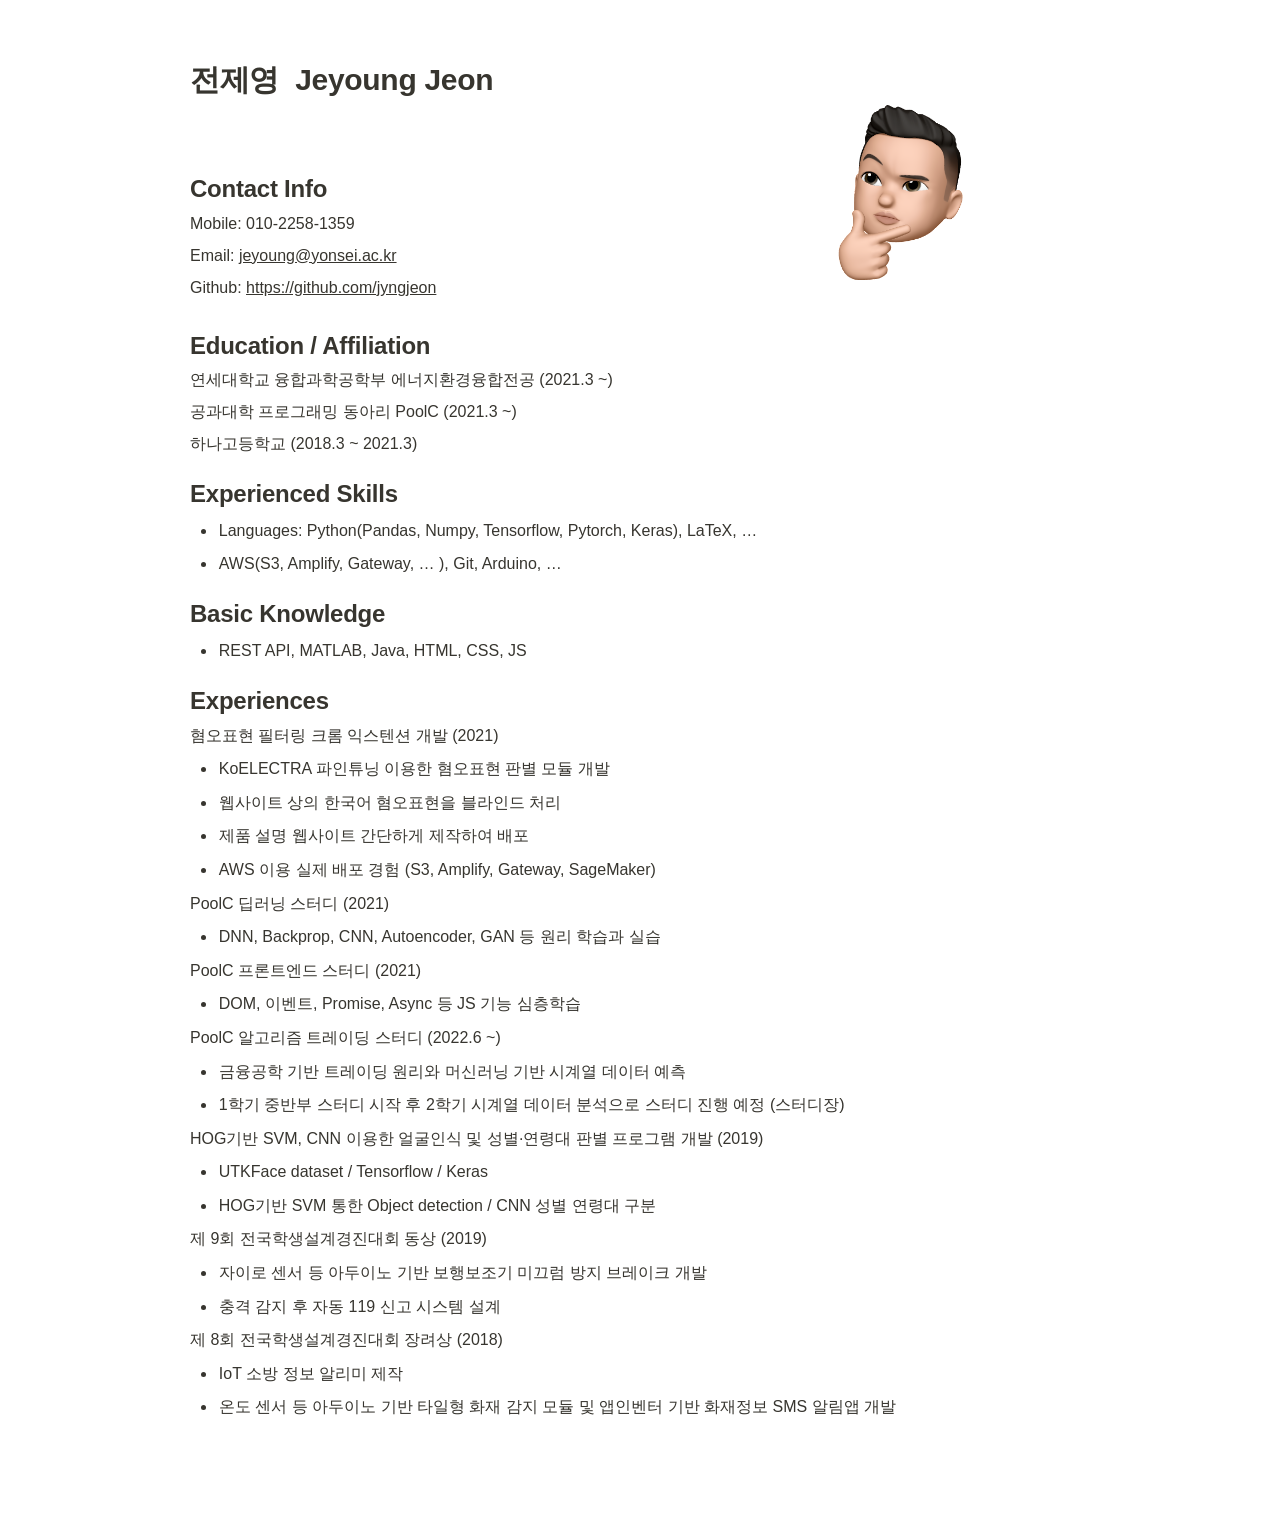
==== index.html @ 4a4cb6fc "filname changed" ====
<html><head><meta http-equiv="Content-Type" content="text/html; charset=utf-8"/><title>Jeyoung’s Resume</title><style>
/* cspell:disable-file */
/* webkit printing magic: print all background colors */
html {
	-webkit-print-color-adjust: exact;
}
* {
	box-sizing: border-box;
	-webkit-print-color-adjust: exact;
}

html,
body {
	margin: 0;
	padding: 0;
}
@media only screen {
	body {
		margin: 2em auto;
		max-width: 900px;
		color: rgb(55, 53, 47);
	}
}

body {
	line-height: 1.5;
	white-space: pre-wrap;
}

a,
a.visited {
	color: inherit;
	text-decoration: underline;
}

.pdf-relative-link-path {
	font-size: 80%;
	color: #444;
}

h1,
h2,
h3 {
	letter-spacing: -0.01em;
	line-height: 1.2;
	font-weight: 600;
	margin-bottom: 0;
}

.page-title {
	font-size: 2.5rem;
	font-weight: 700;
	margin-top: 0;
	margin-bottom: 0.75em;
}

h1 {
	font-size: 1.875rem;
	margin-top: 1.875rem;
}

h2 {
	font-size: 1.5rem;
	margin-top: 1.5rem;
}

h3 {
	font-size: 1.25rem;
	margin-top: 1.25rem;
}

.source {
	border: 1px solid #ddd;
	border-radius: 3px;
	padding: 1.5em;
	word-break: break-all;
}

.callout {
	border-radius: 3px;
	padding: 1rem;
}

figure {
	margin: 1.25em 0;
	page-break-inside: avoid;
}

figcaption {
	opacity: 0.5;
	font-size: 85%;
	margin-top: 0.5em;
}

mark {
	background-color: transparent;
}

.indented {
	padding-left: 1.5em;
}

hr {
	background: transparent;
	display: block;
	width: 100%;
	height: 1px;
	visibility: visible;
	border: none;
	border-bottom: 1px solid rgba(55, 53, 47, 0.09);
}

img {
	max-width: 100%;
}

@media only print {
	img {
		max-height: 100vh;
		object-fit: contain;
	}
}

@page {
	margin: 1in;
}

.collection-content {
	font-size: 0.875rem;
}

.column-list {
	display: flex;
	justify-content: space-between;
}

.column {
	padding: 0 1em;
}

.column:first-child {
	padding-left: 0;
}

.column:last-child {
	padding-right: 0;
}

.table_of_contents-item {
	display: block;
	font-size: 0.875rem;
	line-height: 1.3;
	padding: 0.125rem;
}

.table_of_contents-indent-1 {
	margin-left: 1.5rem;
}

.table_of_contents-indent-2 {
	margin-left: 3rem;
}

.table_of_contents-indent-3 {
	margin-left: 4.5rem;
}

.table_of_contents-link {
	text-decoration: none;
	opacity: 0.7;
	border-bottom: 1px solid rgba(55, 53, 47, 0.18);
}

table,
th,
td {
	border: 1px solid rgba(55, 53, 47, 0.09);
	border-collapse: collapse;
}

table {
	border-left: none;
	border-right: none;
}

th,
td {
	font-weight: normal;
	padding: 0.25em 0.5em;
	line-height: 1.5;
	min-height: 1.5em;
	text-align: left;
}

th {
	color: rgba(55, 53, 47, 0.6);
}

ol,
ul {
	margin: 0;
	margin-block-start: 0.6em;
	margin-block-end: 0.6em;
}

li > ol:first-child,
li > ul:first-child {
	margin-block-start: 0.6em;
}

ul > li {
	list-style: disc;
}

ul.to-do-list {
	text-indent: -1.7em;
}

ul.to-do-list > li {
	list-style: none;
}

.to-do-children-checked {
	text-decoration: line-through;
	opacity: 0.375;
}

ul.toggle > li {
	list-style: none;
}

ul {
	padding-inline-start: 1.7em;
}

ul > li {
	padding-left: 0.1em;
}

ol {
	padding-inline-start: 1.6em;
}

ol > li {
	padding-left: 0.2em;
}

.mono ol {
	padding-inline-start: 2em;
}

.mono ol > li {
	text-indent: -0.4em;
}

.toggle {
	padding-inline-start: 0em;
	list-style-type: none;
}

/* Indent toggle children */
.toggle > li > details {
	padding-left: 1.7em;
}

.toggle > li > details > summary {
	margin-left: -1.1em;
}

.selected-value {
	display: inline-block;
	padding: 0 0.5em;
	background: rgba(206, 205, 202, 0.5);
	border-radius: 3px;
	margin-right: 0.5em;
	margin-top: 0.3em;
	margin-bottom: 0.3em;
	white-space: nowrap;
}

.collection-title {
	display: inline-block;
	margin-right: 1em;
}

.simple-table {
	margin-top: 1em;
	font-size: 0.875rem;
	empty-cells: show;
}
.simple-table td {
	height: 29px;
	min-width: 120px;
}

.simple-table th {
	height: 29px;
	min-width: 120px;
}

.simple-table-header-color {
	background: rgb(247, 246, 243);
	color: black;
}
.simple-table-header {
	font-weight: 500;
}

time {
	opacity: 0.5;
}

.icon {
	display: inline-block;
	max-width: 1.2em;
	max-height: 1.2em;
	text-decoration: none;
	vertical-align: text-bottom;
	margin-right: 0.5em;
}

img.icon {
	border-radius: 3px;
}

.user-icon {
	width: 1.5em;
	height: 1.5em;
	border-radius: 100%;
	margin-right: 0.5rem;
}

.user-icon-inner {
	font-size: 0.8em;
}

.text-icon {
	border: 1px solid #000;
	text-align: center;
}

.page-cover-image {
	display: block;
	object-fit: cover;
	width: 100%;
	max-height: 30vh;
}

.page-header-icon {
	font-size: 3rem;
	margin-bottom: 1rem;
}

.page-header-icon-with-cover {
	margin-top: -0.72em;
	margin-left: 0.07em;
}

.page-header-icon img {
	border-radius: 3px;
}

.link-to-page {
	margin: 1em 0;
	padding: 0;
	border: none;
	font-weight: 500;
}

p > .user {
	opacity: 0.5;
}

td > .user,
td > time {
	white-space: nowrap;
}

input[type="checkbox"] {
	transform: scale(1.5);
	margin-right: 0.6em;
	vertical-align: middle;
}

p {
	margin-top: 0.5em;
	margin-bottom: 0.5em;
}

.image {
	border: none;
	margin: 0 0;
	padding: 0;
	border-radius: 0;
	text-align: center;
}

.code,
code {
	background: rgba(135, 131, 120, 0.15);
	border-radius: 3px;
	padding: 0.2em 0.4em;
	border-radius: 3px;
	font-size: 85%;
	tab-size: 2;
}

code {
	color: #eb5757;
}

.code {
	padding: 1.5em 1em;
}

.code-wrap {
	white-space: pre-wrap;
	word-break: break-all;
}

.code > code {
	background: none;
	padding: 0;
	font-size: 100%;
	color: inherit;
}

blockquote {
	font-size: 1.25em;
	margin: 1em 0;
	padding-left: 1em;
	border-left: 3px solid rgb(55, 53, 47);
}

.bookmark {
	text-decoration: none;
	max-height: 8em;
	padding: 0;
	display: flex;
	width: 100%;
	align-items: stretch;
}

.bookmark-title {
	font-size: 0.85em;
	overflow: hidden;
	text-overflow: ellipsis;
	height: 1.75em;
	white-space: nowrap;
}

.bookmark-text {
	display: flex;
	flex-direction: column;
}

.bookmark-info {
	flex: 4 1 180px;
	padding: 12px 14px 14px;
	display: flex;
	flex-direction: column;
	justify-content: space-between;
}

.bookmark-image {
	width: 33%;
	flex: 1 1 180px;
	display: block;
	position: relative;
	object-fit: cover;
	border-radius: 1px;
}

.bookmark-description {
	color: rgba(55, 53, 47, 0.6);
	font-size: 0.75em;
	overflow: hidden;
	max-height: 4.5em;
	word-break: break-word;
}

.bookmark-href {
	font-size: 0.75em;
	margin-top: 0.25em;
}

.sans { font-family: ui-sans-serif, -apple-system, BlinkMacSystemFont, "Segoe UI", Helvetica, "Apple Color Emoji", Arial, sans-serif, "Segoe UI Emoji", "Segoe UI Symbol"; }
.code { font-family: "SFMono-Regular", Menlo, Consolas, "PT Mono", "Liberation Mono", Courier, monospace; }
.serif { font-family: Lyon-Text, Georgia, ui-serif, serif; }
.mono { font-family: iawriter-mono, Nitti, Menlo, Courier, monospace; }
.pdf .sans { font-family: Inter, ui-sans-serif, -apple-system, BlinkMacSystemFont, "Segoe UI", Helvetica, "Apple Color Emoji", Arial, sans-serif, "Segoe UI Emoji", "Segoe UI Symbol", 'Twemoji', 'Noto Color Emoji', 'Noto Sans CJK JP'; }
.pdf:lang(zh-CN) .sans { font-family: Inter, ui-sans-serif, -apple-system, BlinkMacSystemFont, "Segoe UI", Helvetica, "Apple Color Emoji", Arial, sans-serif, "Segoe UI Emoji", "Segoe UI Symbol", 'Twemoji', 'Noto Color Emoji', 'Noto Sans CJK SC'; }
.pdf:lang(zh-TW) .sans { font-family: Inter, ui-sans-serif, -apple-system, BlinkMacSystemFont, "Segoe UI", Helvetica, "Apple Color Emoji", Arial, sans-serif, "Segoe UI Emoji", "Segoe UI Symbol", 'Twemoji', 'Noto Color Emoji', 'Noto Sans CJK TC'; }
.pdf:lang(ko-KR) .sans { font-family: Inter, ui-sans-serif, -apple-system, BlinkMacSystemFont, "Segoe UI", Helvetica, "Apple Color Emoji", Arial, sans-serif, "Segoe UI Emoji", "Segoe UI Symbol", 'Twemoji', 'Noto Color Emoji', 'Noto Sans CJK KR'; }
.pdf .code { font-family: Source Code Pro, "SFMono-Regular", Menlo, Consolas, "PT Mono", "Liberation Mono", Courier, monospace, 'Twemoji', 'Noto Color Emoji', 'Noto Sans Mono CJK JP'; }
.pdf:lang(zh-CN) .code { font-family: Source Code Pro, "SFMono-Regular", Menlo, Consolas, "PT Mono", "Liberation Mono", Courier, monospace, 'Twemoji', 'Noto Color Emoji', 'Noto Sans Mono CJK SC'; }
.pdf:lang(zh-TW) .code { font-family: Source Code Pro, "SFMono-Regular", Menlo, Consolas, "PT Mono", "Liberation Mono", Courier, monospace, 'Twemoji', 'Noto Color Emoji', 'Noto Sans Mono CJK TC'; }
.pdf:lang(ko-KR) .code { font-family: Source Code Pro, "SFMono-Regular", Menlo, Consolas, "PT Mono", "Liberation Mono", Courier, monospace, 'Twemoji', 'Noto Color Emoji', 'Noto Sans Mono CJK KR'; }
.pdf .serif { font-family: PT Serif, Lyon-Text, Georgia, ui-serif, serif, 'Twemoji', 'Noto Color Emoji', 'Noto Serif CJK JP'; }
.pdf:lang(zh-CN) .serif { font-family: PT Serif, Lyon-Text, Georgia, ui-serif, serif, 'Twemoji', 'Noto Color Emoji', 'Noto Serif CJK SC'; }
.pdf:lang(zh-TW) .serif { font-family: PT Serif, Lyon-Text, Georgia, ui-serif, serif, 'Twemoji', 'Noto Color Emoji', 'Noto Serif CJK TC'; }
.pdf:lang(ko-KR) .serif { font-family: PT Serif, Lyon-Text, Georgia, ui-serif, serif, 'Twemoji', 'Noto Color Emoji', 'Noto Serif CJK KR'; }
.pdf .mono { font-family: PT Mono, iawriter-mono, Nitti, Menlo, Courier, monospace, 'Twemoji', 'Noto Color Emoji', 'Noto Sans Mono CJK JP'; }
.pdf:lang(zh-CN) .mono { font-family: PT Mono, iawriter-mono, Nitti, Menlo, Courier, monospace, 'Twemoji', 'Noto Color Emoji', 'Noto Sans Mono CJK SC'; }
.pdf:lang(zh-TW) .mono { font-family: PT Mono, iawriter-mono, Nitti, Menlo, Courier, monospace, 'Twemoji', 'Noto Color Emoji', 'Noto Sans Mono CJK TC'; }
.pdf:lang(ko-KR) .mono { font-family: PT Mono, iawriter-mono, Nitti, Menlo, Courier, monospace, 'Twemoji', 'Noto Color Emoji', 'Noto Sans Mono CJK KR'; }
.highlight-default {
	color: rgba(55, 53, 47, 1);
}
.highlight-gray {
	color: rgba(120, 119, 116, 1);
	fill: rgba(120, 119, 116, 1);
}
.highlight-brown {
	color: rgba(159, 107, 83, 1);
	fill: rgba(159, 107, 83, 1);
}
.highlight-orange {
	color: rgba(217, 115, 13, 1);
	fill: rgba(217, 115, 13, 1);
}
.highlight-yellow {
	color: rgba(203, 145, 47, 1);
	fill: rgba(203, 145, 47, 1);
}
.highlight-teal {
	color: rgba(68, 131, 97, 1);
	fill: rgba(68, 131, 97, 1);
}
.highlight-blue {
	color: rgba(51, 126, 169, 1);
	fill: rgba(51, 126, 169, 1);
}
.highlight-purple {
	color: rgba(144, 101, 176, 1);
	fill: rgba(144, 101, 176, 1);
}
.highlight-pink {
	color: rgba(193, 76, 138, 1);
	fill: rgba(193, 76, 138, 1);
}
.highlight-red {
	color: rgba(212, 76, 71, 1);
	fill: rgba(212, 76, 71, 1);
}
.highlight-gray_background {
	background: rgba(241, 241, 239, 1);
}
.highlight-brown_background {
	background: rgba(244, 238, 238, 1);
}
.highlight-orange_background {
	background: rgba(251, 236, 221, 1);
}
.highlight-yellow_background {
	background: rgba(251, 243, 219, 1);
}
.highlight-teal_background {
	background: rgba(237, 243, 236, 1);
}
.highlight-blue_background {
	background: rgba(231, 243, 248, 1);
}
.highlight-purple_background {
	background: rgba(244, 240, 247, 0.8);
}
.highlight-pink_background {
	background: rgba(249, 238, 243, 0.8);
}
.highlight-red_background {
	background: rgba(253, 235, 236, 1);
}
.block-color-default {
	color: inherit;
	fill: inherit;
}
.block-color-gray {
	color: rgba(120, 119, 116, 1);
	fill: rgba(120, 119, 116, 1);
}
.block-color-brown {
	color: rgba(159, 107, 83, 1);
	fill: rgba(159, 107, 83, 1);
}
.block-color-orange {
	color: rgba(217, 115, 13, 1);
	fill: rgba(217, 115, 13, 1);
}
.block-color-yellow {
	color: rgba(203, 145, 47, 1);
	fill: rgba(203, 145, 47, 1);
}
.block-color-teal {
	color: rgba(68, 131, 97, 1);
	fill: rgba(68, 131, 97, 1);
}
.block-color-blue {
	color: rgba(51, 126, 169, 1);
	fill: rgba(51, 126, 169, 1);
}
.block-color-purple {
	color: rgba(144, 101, 176, 1);
	fill: rgba(144, 101, 176, 1);
}
.block-color-pink {
	color: rgba(193, 76, 138, 1);
	fill: rgba(193, 76, 138, 1);
}
.block-color-red {
	color: rgba(212, 76, 71, 1);
	fill: rgba(212, 76, 71, 1);
}
.block-color-gray_background {
	background: rgba(241, 241, 239, 1);
}
.block-color-brown_background {
	background: rgba(244, 238, 238, 1);
}
.block-color-orange_background {
	background: rgba(251, 236, 221, 1);
}
.block-color-yellow_background {
	background: rgba(251, 243, 219, 1);
}
.block-color-teal_background {
	background: rgba(237, 243, 236, 1);
}
.block-color-blue_background {
	background: rgba(231, 243, 248, 1);
}
.block-color-purple_background {
	background: rgba(244, 240, 247, 0.8);
}
.block-color-pink_background {
	background: rgba(249, 238, 243, 0.8);
}
.block-color-red_background {
	background: rgba(253, 235, 236, 1);
}
.select-value-color-pink { background-color: rgba(245, 224, 233, 1); }
.select-value-color-purple { background-color: rgba(232, 222, 238, 1); }
.select-value-color-green { background-color: rgba(219, 237, 219, 1); }
.select-value-color-gray { background-color: rgba(227, 226, 224, 1); }
.select-value-color-opaquegray { background-color: rgba(255, 255, 255, 0.0375); }
.select-value-color-orange { background-color: rgba(250, 222, 201, 1); }
.select-value-color-brown { background-color: rgba(238, 224, 218, 1); }
.select-value-color-red { background-color: rgba(255, 226, 221, 1); }
.select-value-color-yellow { background-color: rgba(253, 236, 200, 1); }
.select-value-color-blue { background-color: rgba(211, 229, 239, 1); }

.checkbox {
	display: inline-flex;
	vertical-align: text-bottom;
	width: 16;
	height: 16;
	background-size: 16px;
	margin-left: 2px;
	margin-right: 5px;
}

.checkbox-on {
	background-image: url("data:image/svg+xml;charset=UTF-8,%3Csvg%20width%3D%2216%22%20height%3D%2216%22%20viewBox%3D%220%200%2016%2016%22%20fill%3D%22none%22%20xmlns%3D%22http%3A%2F%2Fwww.w3.org%2F2000%2Fsvg%22%3E%0A%3Crect%20width%3D%2216%22%20height%3D%2216%22%20fill%3D%22%2358A9D7%22%2F%3E%0A%3Cpath%20d%3D%22M6.71429%2012.2852L14%204.9995L12.7143%203.71436L6.71429%209.71378L3.28571%206.2831L2%207.57092L6.71429%2012.2852Z%22%20fill%3D%22white%22%2F%3E%0A%3C%2Fsvg%3E");
}

.checkbox-off {
	background-image: url("data:image/svg+xml;charset=UTF-8,%3Csvg%20width%3D%2216%22%20height%3D%2216%22%20viewBox%3D%220%200%2016%2016%22%20fill%3D%22none%22%20xmlns%3D%22http%3A%2F%2Fwww.w3.org%2F2000%2Fsvg%22%3E%0A%3Crect%20x%3D%220.75%22%20y%3D%220.75%22%20width%3D%2214.5%22%20height%3D%2214.5%22%20fill%3D%22white%22%20stroke%3D%22%2336352F%22%20stroke-width%3D%221.5%22%2F%3E%0A%3C%2Fsvg%3E");
}
	
</style></head><body><article id="a4bb1567-fe4e-48f4-bb95-3935207b9f58" class="page sans"><header><h1 class="page-title"></h1></header><div class="page-body"><div id="b63d360f-ce74-4c2b-b890-8866fc65d04d" class="column-list"><div id="90eb11bb-c437-46f7-b1df-bda6e45f3bea" style="width:56.25%" class="column"><h1 id="7fd98817-5f4d-4ce9-b591-f3d25210e40e" class="">전제영  Jeyoung Jeon</h1><h2> </h2><h2 id="0cfca2ed-7edf-4dd3-90e3-9d3514f0a54a" class="">Contact Info</h2><p id="8e047f45-3d54-4a60-ba95-4827cf75fb56" class="">Mobile: 010-2258-1359</p><p id="ccd6b50f-137c-4c24-b6f2-c4c033556ca8" class="">Email: <a href="mailto:jeyoung@yonsei.ac.kr">jeyoung@yonsei.ac.kr</a></p><p id="fd426301-6e8b-4925-bdcc-97c97b08750a" class="">Github: <a href="https://github.com/jyngjeon">https://github.com/jyngjeon</a></p></div><div id="19f66054-dfce-4cdb-8f07-344e6a02c885" style="width:43.75000000000001%" class="column"><p id="e4363ef1-5f6c-4d07-b96b-4226f6fb73ae" class="">

</p><figure id="86e4d1ba-d43a-48f0-beac-c132510a6d23" class="image"><img style="width:192px" src="img/me.png"/></figure></div></div><h2 id="7a57bdbc-2236-4ab1-a853-22d2db6ad904" class="">Education / Affiliation</h2><p id="489aa41b-cac2-428f-8286-4db7e93fb7e0" class="">연세대학교 융합과학공학부 에너지환경융합전공 (2021.3 ~)</p><p id="cf4cf097-fb86-4ad9-8028-42159c62d735" class="">공과대학 프로그래밍 동아리 PoolC (2021.3 ~)</p><p id="e5f52fdf-de70-43f0-b6c6-c66163bf0757" class="">하나고등학교 (2018.3 ~ 2021.3)</p><h2 id="50b5b344-8c61-4536-af83-08866684b546" class="">Experienced Skills</h2><ul id="fa075436-803f-4343-b990-67c72d7f9410" class="bulleted-list"><li style="list-style-type:disc">Languages: Python(Pandas, Numpy, Tensorflow, Pytorch, Keras), LaTeX, …</li></ul><ul id="396a2667-3d6b-43bb-8b77-53fc8fd07cf3" class="bulleted-list"><li style="list-style-type:disc">AWS(S3, Amplify, Gateway, … ), Git, Arduino, … </li></ul><h2 id="fd99b561-c6a5-4876-bd06-0597cd9df5eb" class="">Basic Knowledge</h2><ul id="8c5b0b7e-91ff-468b-81c3-685fa9a8d844" class="bulleted-list"><li style="list-style-type:disc">REST API, MATLAB, Java, HTML, CSS, JS </li></ul><h2 id="d15a3a5a-3d85-4a5e-aeba-d4687abc533f" class="">Experiences</h2><p id="37b4aa5f-09d9-4541-a222-ea8c7755ad94" class="">혐오표현 필터링 크롬 익스텐션 개발 (2021) </p><ul id="2e0ef26f-5457-4c2a-96c2-28284644b3a0" class="bulleted-list"><li style="list-style-type:disc">KoELECTRA 파인튜닝 이용한 혐오표현 판별 모듈 개발</li></ul><ul id="4fd08ce2-1dff-44ef-b6b6-e7e4d73d9560" class="bulleted-list"><li style="list-style-type:disc">웹사이트 상의 한국어 혐오표현을 블라인드 처리</li></ul><ul id="4fd08ce2-1dff-44ef-b6b6-e7e4d73d9560" class="bulleted-list"><li style="list-style-type:disc">제품 설명 웹사이트 간단하게 제작하여 배포</li></ul><ul id="501ac698-21ec-4429-8718-af6f54738a30" class="bulleted-list"><li style="list-style-type:disc">AWS 이용 실제 배포 경험 (S3, Amplify, Gateway, SageMaker)</li></ul><p id="b20c36ca-bc12-4afd-81f3-01992a9cc732" class="">PoolC 딥러닝 스터디 (2021)</p><ul id="0bb72480-de19-44ab-aa85-ed2664e2fede" class="bulleted-list"><li style="list-style-type:disc">DNN, Backprop, CNN, Autoencoder, GAN 등 원리 학습과 실습</li></ul><p id="6b40182b-d95c-4e95-941f-ce10c69f2339" class="">PoolC 프론트엔드 스터디 (2021)</p><ul id="08de624c-9d3d-48be-a5ba-b9fd4d4ee976" class="bulleted-list"><li style="list-style-type:disc">DOM, 이벤트, Promise, Async 등 JS 기능 심층학습</li></ul><p id="5c902704-7147-4df2-8762-e90e378dfdf0" class="">PoolC 알고리즘 트레이딩 스터디 (2022.6 ~) </p><ul id="2ffad23f-0749-4dc4-9667-d57cb38d5dc4" class="bulleted-list"><li style="list-style-type:disc">금융공학 기반 트레이딩 원리와 머신러닝 기반 시계열 데이터 예측</li></ul><ul id="39d13c42-9a57-4fa9-ba47-f9f0a9debb0c" class="bulleted-list"><li style="list-style-type:disc">1학기 중반부 스터디 시작 후 2학기 시계열 데이터 분석으로 스터디 진행 예정 (스터디장) </li></ul><p id="53a239bd-1753-4567-9d59-4007ad6019d9" class="">HOG기반 SVM, CNN 이용한 얼굴인식 및 성별·연령대 판별 프로그램 개발 (2019)</p><ul id="eb4f5e7a-aa1b-4592-a5e0-bd04b46c9a3e" class="bulleted-list"><li style="list-style-type:disc">UTKFace dataset / Tensorflow / Keras</li></ul><ul id="7cddc869-e366-4d6b-b92f-1519d110f731" class="bulleted-list"><li style="list-style-type:disc">HOG기반 SVM 통한 Object detection / CNN 성별 연령대 구분 </li></ul><p id="0276dc67-79ab-4b58-bce9-ee346df3a7b6" class="">제 9회 전국학생설계경진대회 동상 (2019)</p><ul id="2adb0392-71c5-40e7-9f1e-c8c3f1891e23" class="bulleted-list"><li style="list-style-type:disc">자이로 센서 등 아두이노 기반 보행보조기 미끄럼 방지 브레이크 개발</li></ul><ul id="ec329649-756f-46cf-8154-5fef324ebfd5" class="bulleted-list"><li style="list-style-type:disc">충격 감지 후 자동 119 신고 시스템 설계 </li></ul><p id="d6dae393-a158-4fd6-887a-2ec1f1c930d7" class="">제 8회 전국학생설계경진대회 장려상 (2018) </p><ul id="6b64f720-d890-498c-a85e-9abd4e1eaff6" class="bulleted-list"><li style="list-style-type:disc">IoT 소방 정보 알리미 제작</li></ul><ul id="00bde828-cb33-4389-8663-70cc82cddae0" class="bulleted-list"><li style="list-style-type:disc">온도 센서 등 아두이노 기반 타일형 화재 감지 모듈 및 앱인벤터 기반 화재정보 SMS 알림앱 개발</li></ul><p id="8371e005-263a-4a29-8b44-71590d194741" class="">
</p><p id="d7120d54-3995-4f1b-abc9-3d7d0126ad55" class="">
</p></div></article></body></html>
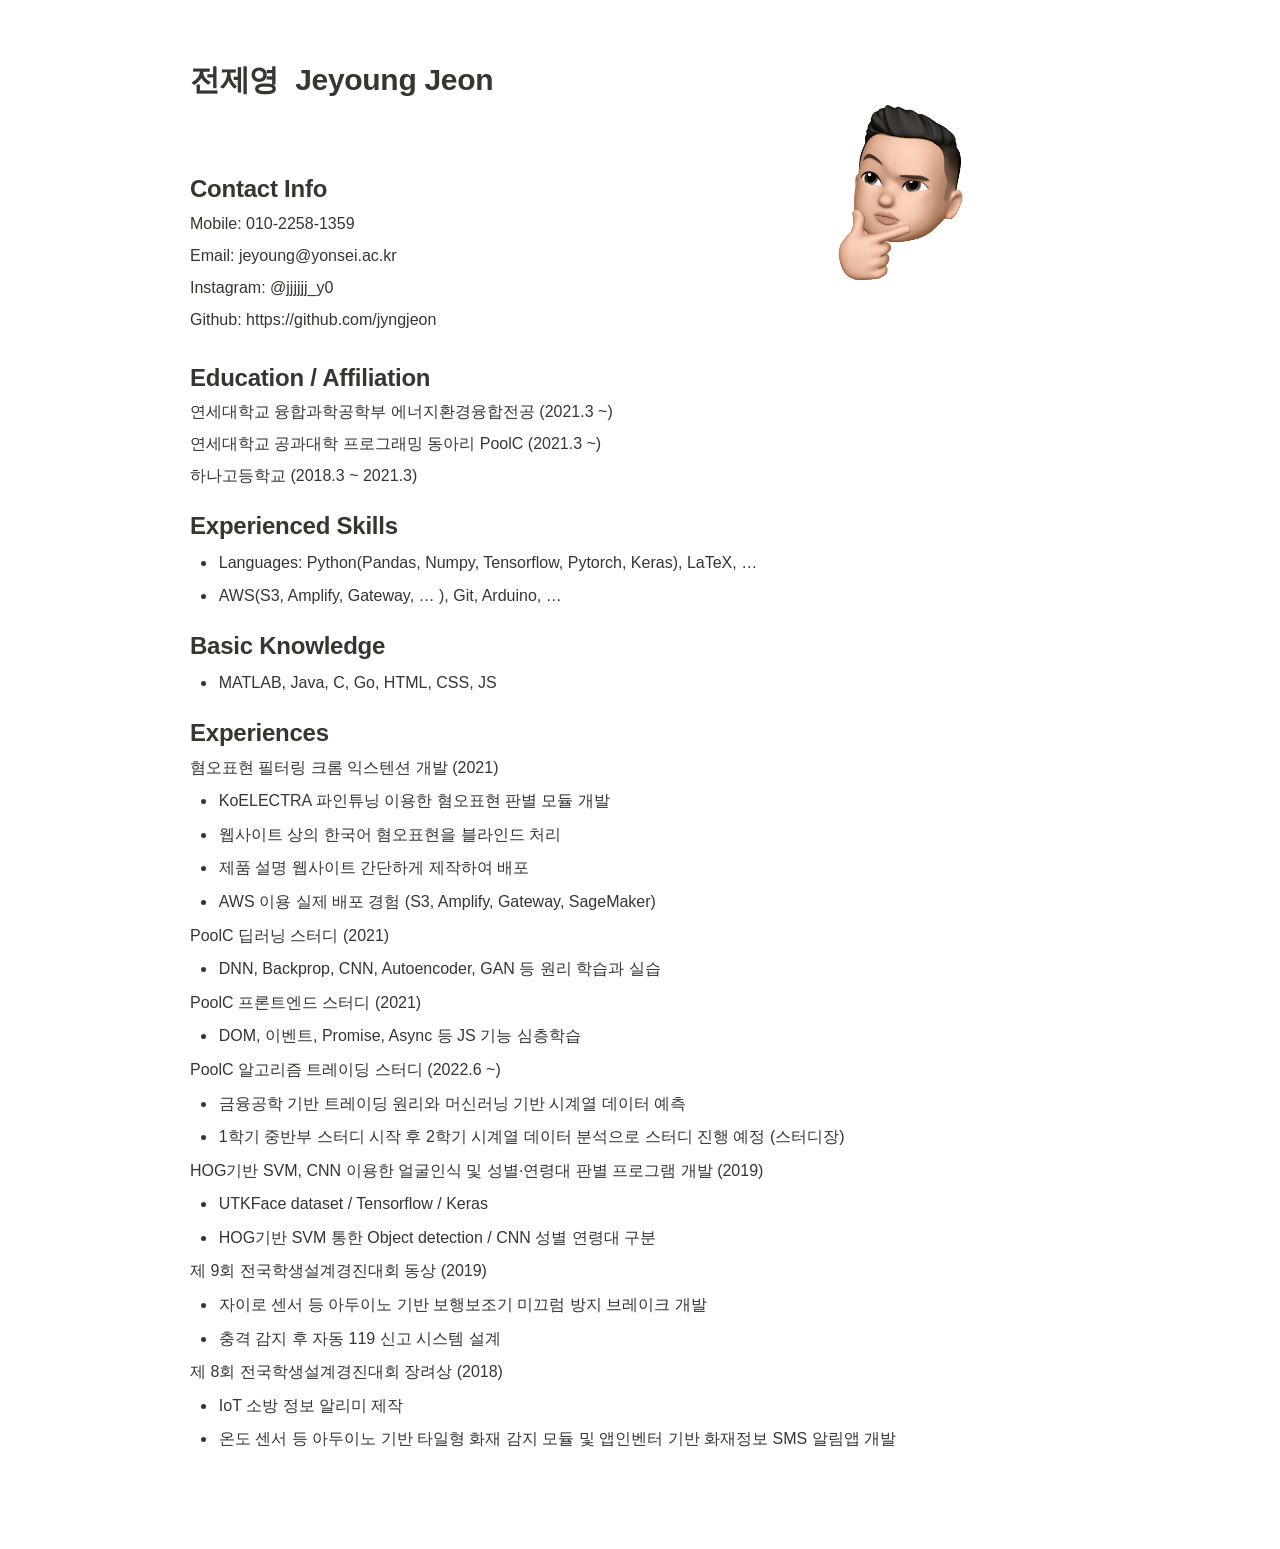
==== commit c167c45a: "instagram & minor changes" ====
--- a/index.html
+++ b/index.html
@@ -30,7 +30,7 @@
 a,
 a.visited {
 	color: inherit;
-	text-decoration: underline;
+	text-decoration: none;
 }
 
 .pdf-relative-link-path {
@@ -666,8 +666,8 @@
 	background-image: url("data:image/svg+xml;charset=UTF-8,%3Csvg%20width%3D%2216%22%20height%3D%2216%22%20viewBox%3D%220%200%2016%2016%22%20fill%3D%22none%22%20xmlns%3D%22http%3A%2F%2Fwww.w3.org%2F2000%2Fsvg%22%3E%0A%3Crect%20x%3D%220.75%22%20y%3D%220.75%22%20width%3D%2214.5%22%20height%3D%2214.5%22%20fill%3D%22white%22%20stroke%3D%22%2336352F%22%20stroke-width%3D%221.5%22%2F%3E%0A%3C%2Fsvg%3E");
 }
 	
-</style></head><body><article id="a4bb1567-fe4e-48f4-bb95-3935207b9f58" class="page sans"><header><h1 class="page-title"></h1></header><div class="page-body"><div id="b63d360f-ce74-4c2b-b890-8866fc65d04d" class="column-list"><div id="90eb11bb-c437-46f7-b1df-bda6e45f3bea" style="width:56.25%" class="column"><h1 id="7fd98817-5f4d-4ce9-b591-f3d25210e40e" class="">전제영  Jeyoung Jeon</h1><h2> </h2><h2 id="0cfca2ed-7edf-4dd3-90e3-9d3514f0a54a" class="">Contact Info</h2><p id="8e047f45-3d54-4a60-ba95-4827cf75fb56" class="">Mobile: 010-2258-1359</p><p id="ccd6b50f-137c-4c24-b6f2-c4c033556ca8" class="">Email: <a href="mailto:jeyoung@yonsei.ac.kr">jeyoung@yonsei.ac.kr</a></p><p id="fd426301-6e8b-4925-bdcc-97c97b08750a" class="">Github: <a href="https://github.com/jyngjeon">https://github.com/jyngjeon</a></p></div><div id="19f66054-dfce-4cdb-8f07-344e6a02c885" style="width:43.75000000000001%" class="column"><p id="e4363ef1-5f6c-4d07-b96b-4226f6fb73ae" class="">
-
-</p><figure id="86e4d1ba-d43a-48f0-beac-c132510a6d23" class="image"><img style="width:192px" src="img/me.png"/></figure></div></div><h2 id="7a57bdbc-2236-4ab1-a853-22d2db6ad904" class="">Education / Affiliation</h2><p id="489aa41b-cac2-428f-8286-4db7e93fb7e0" class="">연세대학교 융합과학공학부 에너지환경융합전공 (2021.3 ~)</p><p id="cf4cf097-fb86-4ad9-8028-42159c62d735" class="">공과대학 프로그래밍 동아리 PoolC (2021.3 ~)</p><p id="e5f52fdf-de70-43f0-b6c6-c66163bf0757" class="">하나고등학교 (2018.3 ~ 2021.3)</p><h2 id="50b5b344-8c61-4536-af83-08866684b546" class="">Experienced Skills</h2><ul id="fa075436-803f-4343-b990-67c72d7f9410" class="bulleted-list"><li style="list-style-type:disc">Languages: Python(Pandas, Numpy, Tensorflow, Pytorch, Keras), LaTeX, …</li></ul><ul id="396a2667-3d6b-43bb-8b77-53fc8fd07cf3" class="bulleted-list"><li style="list-style-type:disc">AWS(S3, Amplify, Gateway, … ), Git, Arduino, … </li></ul><h2 id="fd99b561-c6a5-4876-bd06-0597cd9df5eb" class="">Basic Knowledge</h2><ul id="8c5b0b7e-91ff-468b-81c3-685fa9a8d844" class="bulleted-list"><li style="list-style-type:disc">REST API, MATLAB, Java, HTML, CSS, JS </li></ul><h2 id="d15a3a5a-3d85-4a5e-aeba-d4687abc533f" class="">Experiences</h2><p id="37b4aa5f-09d9-4541-a222-ea8c7755ad94" class="">혐오표현 필터링 크롬 익스텐션 개발 (2021) </p><ul id="2e0ef26f-5457-4c2a-96c2-28284644b3a0" class="bulleted-list"><li style="list-style-type:disc">KoELECTRA 파인튜닝 이용한 혐오표현 판별 모듈 개발</li></ul><ul id="4fd08ce2-1dff-44ef-b6b6-e7e4d73d9560" class="bulleted-list"><li style="list-style-type:disc">웹사이트 상의 한국어 혐오표현을 블라인드 처리</li></ul><ul id="4fd08ce2-1dff-44ef-b6b6-e7e4d73d9560" class="bulleted-list"><li style="list-style-type:disc">제품 설명 웹사이트 간단하게 제작하여 배포</li></ul><ul id="501ac698-21ec-4429-8718-af6f54738a30" class="bulleted-list"><li style="list-style-type:disc">AWS 이용 실제 배포 경험 (S3, Amplify, Gateway, SageMaker)</li></ul><p id="b20c36ca-bc12-4afd-81f3-01992a9cc732" class="">PoolC 딥러닝 스터디 (2021)</p><ul id="0bb72480-de19-44ab-aa85-ed2664e2fede" class="bulleted-list"><li style="list-style-type:disc">DNN, Backprop, CNN, Autoencoder, GAN 등 원리 학습과 실습</li></ul><p id="6b40182b-d95c-4e95-941f-ce10c69f2339" class="">PoolC 프론트엔드 스터디 (2021)</p><ul id="08de624c-9d3d-48be-a5ba-b9fd4d4ee976" class="bulleted-list"><li style="list-style-type:disc">DOM, 이벤트, Promise, Async 등 JS 기능 심층학습</li></ul><p id="5c902704-7147-4df2-8762-e90e378dfdf0" class="">PoolC 알고리즘 트레이딩 스터디 (2022.6 ~) </p><ul id="2ffad23f-0749-4dc4-9667-d57cb38d5dc4" class="bulleted-list"><li style="list-style-type:disc">금융공학 기반 트레이딩 원리와 머신러닝 기반 시계열 데이터 예측</li></ul><ul id="39d13c42-9a57-4fa9-ba47-f9f0a9debb0c" class="bulleted-list"><li style="list-style-type:disc">1학기 중반부 스터디 시작 후 2학기 시계열 데이터 분석으로 스터디 진행 예정 (스터디장) </li></ul><p id="53a239bd-1753-4567-9d59-4007ad6019d9" class="">HOG기반 SVM, CNN 이용한 얼굴인식 및 성별·연령대 판별 프로그램 개발 (2019)</p><ul id="eb4f5e7a-aa1b-4592-a5e0-bd04b46c9a3e" class="bulleted-list"><li style="list-style-type:disc">UTKFace dataset / Tensorflow / Keras</li></ul><ul id="7cddc869-e366-4d6b-b92f-1519d110f731" class="bulleted-list"><li style="list-style-type:disc">HOG기반 SVM 통한 Object detection / CNN 성별 연령대 구분 </li></ul><p id="0276dc67-79ab-4b58-bce9-ee346df3a7b6" class="">제 9회 전국학생설계경진대회 동상 (2019)</p><ul id="2adb0392-71c5-40e7-9f1e-c8c3f1891e23" class="bulleted-list"><li style="list-style-type:disc">자이로 센서 등 아두이노 기반 보행보조기 미끄럼 방지 브레이크 개발</li></ul><ul id="ec329649-756f-46cf-8154-5fef324ebfd5" class="bulleted-list"><li style="list-style-type:disc">충격 감지 후 자동 119 신고 시스템 설계 </li></ul><p id="d6dae393-a158-4fd6-887a-2ec1f1c930d7" class="">제 8회 전국학생설계경진대회 장려상 (2018) </p><ul id="6b64f720-d890-498c-a85e-9abd4e1eaff6" class="bulleted-list"><li style="list-style-type:disc">IoT 소방 정보 알리미 제작</li></ul><ul id="00bde828-cb33-4389-8663-70cc82cddae0" class="bulleted-list"><li style="list-style-type:disc">온도 센서 등 아두이노 기반 타일형 화재 감지 모듈 및 앱인벤터 기반 화재정보 SMS 알림앱 개발</li></ul><p id="8371e005-263a-4a29-8b44-71590d194741" class="">
+</style></head><body><article id="a4bb1567-fe4e-48f4-bb95-3935207b9f58" class="page sans"><header><h1 class="page-title"></h1></header><div class="page-body"><div id="b63d360f-ce74-4c2b-b890-8866fc65d04d" class="column-list"><div id="90eb11bb-c437-46f7-b1df-bda6e45f3bea" style="width:56.25%" class="column"><h1 id="7fd98817-5f4d-4ce9-b591-f3d25210e40e" class="">전제영  Jeyoung Jeon</h1><h2> </h2><h2 id="0cfca2ed-7edf-4dd3-90e3-9d3514f0a54a" class="">Contact Info</h2><p id="8e047f45-3d54-4a60-ba95-4827cf75fb56" class="">Mobile: 010-2258-1359</p><p id="ccd6b50f-137c-4c24-b6f2-c4c033556ca8" class="">Email: <a href="mailto:jeyoung@yonsei.ac.kr">jeyoung@yonsei.ac.kr</a></p><p id="8e047f45-3d54-4a60-ba95-4827cf75fb56" class="">Instagram: <a href="https://instagram.com/jjjjjj_y0" style="text-decoration: none" target="_blank">@jjjjjj_y0</a></p><p id="fd426301-6e8b-4925-bdcc-97c97b08750a" class="">Github: <a href="https://github.com/jyngjeon" target="_blank">https://github.com/jyngjeon</a></p></div><div id="19f66054-dfce-4cdb-8f07-344e6a02c885" style="width:43.75000000000001%" class="column"><p id="e4363ef1-5f6c-4d07-b96b-4226f6fb73ae" class="">
+
+</p><figure id="86e4d1ba-d43a-48f0-beac-c132510a6d23" class="image"><img style="width:192px" src="img/me.png"/></figure></div></div><h2 id="7a57bdbc-2236-4ab1-a853-22d2db6ad904" class="">Education / Affiliation</h2><p id="489aa41b-cac2-428f-8286-4db7e93fb7e0" class="">연세대학교 융합과학공학부 에너지환경융합전공 (2021.3 ~)</p><p id="cf4cf097-fb86-4ad9-8028-42159c62d735" class="">연세대학교 공과대학 프로그래밍 동아리 PoolC (2021.3 ~)</p><p id="e5f52fdf-de70-43f0-b6c6-c66163bf0757" class="">하나고등학교 (2018.3 ~ 2021.3)</p><h2 id="50b5b344-8c61-4536-af83-08866684b546" class="">Experienced Skills</h2><ul id="fa075436-803f-4343-b990-67c72d7f9410" class="bulleted-list"><li style="list-style-type:disc">Languages: Python(Pandas, Numpy, Tensorflow, Pytorch, Keras), LaTeX, …</li></ul><ul id="396a2667-3d6b-43bb-8b77-53fc8fd07cf3" class="bulleted-list"><li style="list-style-type:disc">AWS(S3, Amplify, Gateway, … ), Git, Arduino, … </li></ul><h2 id="fd99b561-c6a5-4876-bd06-0597cd9df5eb" class="">Basic Knowledge</h2><ul id="8c5b0b7e-91ff-468b-81c3-685fa9a8d844" class="bulleted-list"><li style="list-style-type:disc">MATLAB, Java, C, Go, HTML, CSS, JS </li></ul><h2 id="d15a3a5a-3d85-4a5e-aeba-d4687abc533f" class="">Experiences</h2><p id="37b4aa5f-09d9-4541-a222-ea8c7755ad94" class="">혐오표현 필터링 크롬 익스텐션 개발 (2021) </p><ul id="2e0ef26f-5457-4c2a-96c2-28284644b3a0" class="bulleted-list"><li style="list-style-type:disc">KoELECTRA 파인튜닝 이용한 혐오표현 판별 모듈 개발</li></ul><ul id="4fd08ce2-1dff-44ef-b6b6-e7e4d73d9560" class="bulleted-list"><li style="list-style-type:disc">웹사이트 상의 한국어 혐오표현을 블라인드 처리</li></ul><ul id="4fd08ce2-1dff-44ef-b6b6-e7e4d73d9560" class="bulleted-list"><li style="list-style-type:disc">제품 설명 웹사이트 간단하게 제작하여 배포</li></ul><ul id="501ac698-21ec-4429-8718-af6f54738a30" class="bulleted-list"><li style="list-style-type:disc">AWS 이용 실제 배포 경험 (S3, Amplify, Gateway, SageMaker)</li></ul><p id="b20c36ca-bc12-4afd-81f3-01992a9cc732" class="">PoolC 딥러닝 스터디 (2021)</p><ul id="0bb72480-de19-44ab-aa85-ed2664e2fede" class="bulleted-list"><li style="list-style-type:disc">DNN, Backprop, CNN, Autoencoder, GAN 등 원리 학습과 실습</li></ul><p id="6b40182b-d95c-4e95-941f-ce10c69f2339" class="">PoolC 프론트엔드 스터디 (2021)</p><ul id="08de624c-9d3d-48be-a5ba-b9fd4d4ee976" class="bulleted-list"><li style="list-style-type:disc">DOM, 이벤트, Promise, Async 등 JS 기능 심층학습</li></ul><p id="5c902704-7147-4df2-8762-e90e378dfdf0" class="">PoolC 알고리즘 트레이딩 스터디 (2022.6 ~) </p><ul id="2ffad23f-0749-4dc4-9667-d57cb38d5dc4" class="bulleted-list"><li style="list-style-type:disc">금융공학 기반 트레이딩 원리와 머신러닝 기반 시계열 데이터 예측</li></ul><ul id="39d13c42-9a57-4fa9-ba47-f9f0a9debb0c" class="bulleted-list"><li style="list-style-type:disc">1학기 중반부 스터디 시작 후 2학기 시계열 데이터 분석으로 스터디 진행 예정 (스터디장) </li></ul><p id="53a239bd-1753-4567-9d59-4007ad6019d9" class="">HOG기반 SVM, CNN 이용한 얼굴인식 및 성별·연령대 판별 프로그램 개발 (2019)</p><ul id="eb4f5e7a-aa1b-4592-a5e0-bd04b46c9a3e" class="bulleted-list"><li style="list-style-type:disc">UTKFace dataset / Tensorflow / Keras</li></ul><ul id="7cddc869-e366-4d6b-b92f-1519d110f731" class="bulleted-list"><li style="list-style-type:disc">HOG기반 SVM 통한 Object detection / CNN 성별 연령대 구분 </li></ul><p id="0276dc67-79ab-4b58-bce9-ee346df3a7b6" class="">제 9회 전국학생설계경진대회 동상 (2019)</p><ul id="2adb0392-71c5-40e7-9f1e-c8c3f1891e23" class="bulleted-list"><li style="list-style-type:disc">자이로 센서 등 아두이노 기반 보행보조기 미끄럼 방지 브레이크 개발</li></ul><ul id="ec329649-756f-46cf-8154-5fef324ebfd5" class="bulleted-list"><li style="list-style-type:disc">충격 감지 후 자동 119 신고 시스템 설계 </li></ul><p id="d6dae393-a158-4fd6-887a-2ec1f1c930d7" class="">제 8회 전국학생설계경진대회 장려상 (2018) </p><ul id="6b64f720-d890-498c-a85e-9abd4e1eaff6" class="bulleted-list"><li style="list-style-type:disc">IoT 소방 정보 알리미 제작</li></ul><ul id="00bde828-cb33-4389-8663-70cc82cddae0" class="bulleted-list"><li style="list-style-type:disc">온도 센서 등 아두이노 기반 타일형 화재 감지 모듈 및 앱인벤터 기반 화재정보 SMS 알림앱 개발</li></ul><p id="8371e005-263a-4a29-8b44-71590d194741" class="">
 </p><p id="d7120d54-3995-4f1b-abc9-3d7d0126ad55" class="">
 </p></div></article></body></html>
